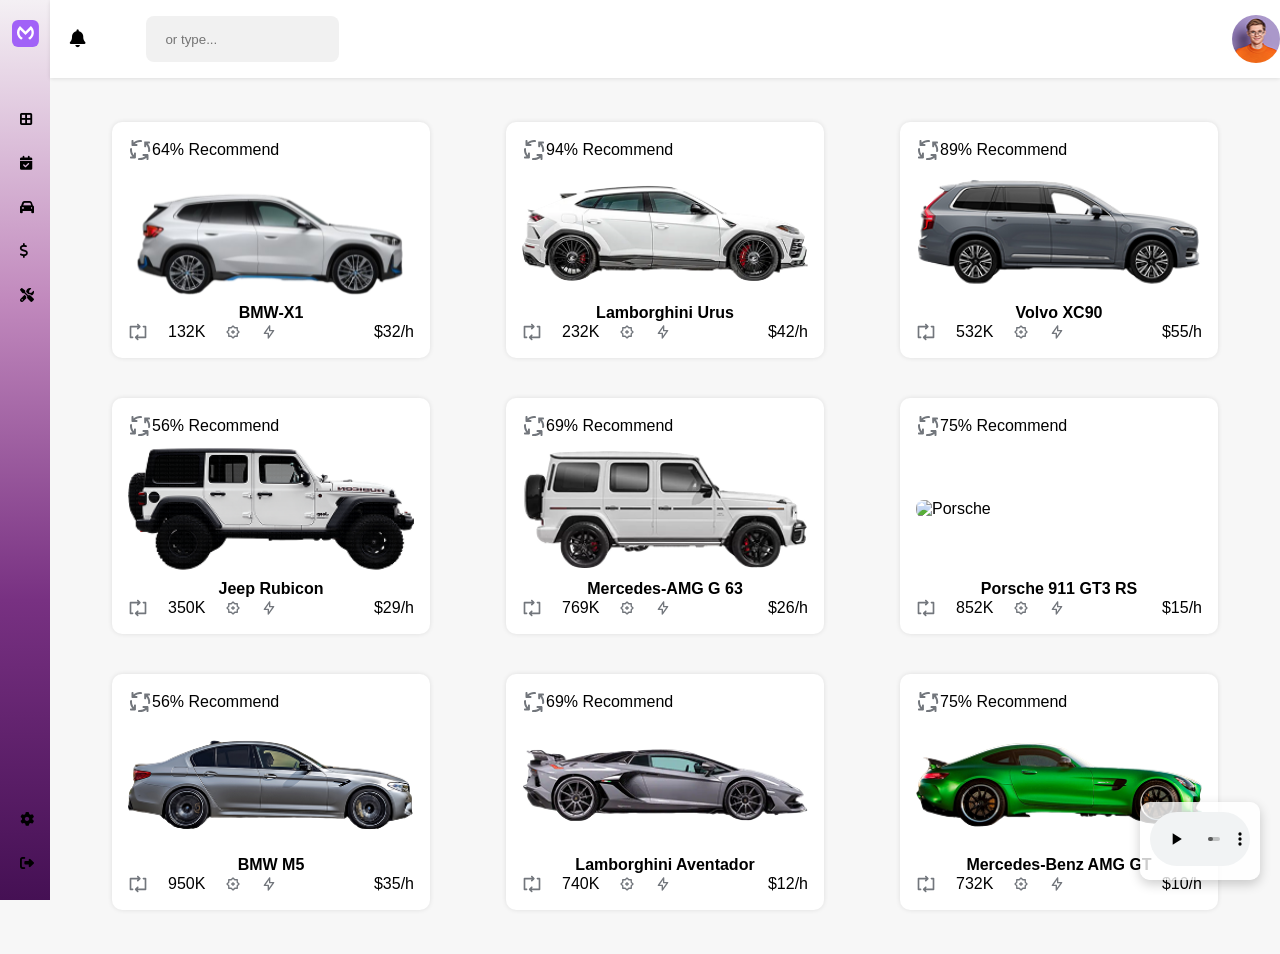
==== SRC/Booking.html @ 50e2409f "feat(UI): :sparkles: Se modifica el html con nuevas adiciones y haciendo uso del href" ====
<!DOCTYPE html>
<html lang="en">

<head>
    <meta charset="UTF-8" />
    <meta name="viewport" content="width=device-width, initial-scale=1.0" />
    <title>Caradver</title>
    <link rel="stylesheet" href="/CSS/Booking.css">
    <link rel="stylesheet" href="https://cdnjs.cloudflare.com/ajax/libs/font-awesome/6.4.0/css/all.min.css">

</head>

<body>
    <div class="layout">
        <aside class="sidebar">
            <div class="logo">
                <img src="/img/siderbar/logo.svg" alt="Logo">
                <span>caradver</span>
            </div>

            <div class="menu">
                <button><i class="fas fa-border-all"></i> <span>Dashboard</span></button>
                <button><i class="fas fa-calendar-check"></i> <span>Assets</span></button>
                <button><i class="fas fa-car"></i> <span>Booking</span></button>
                <button><i class="fas fa-dollar-sign"></i> <span>Sell Cars</span></button>
                <button><i class="fas fa-tools"></i> <span>Services</span></button>
            </div>

            <div class="footer">
                <button><i class="fas fa-cog"></i> <span>Settings</span></button>
                <button><i class="fas fa-sign-out-alt"></i> <span>Log out</span></button>
            </div>
        </aside>

        <div class="main-content">
            <header class="topbar">
                <div class="topbar-container">
                    <div class="topbar-left">
                        <i class="fas fa-bell notification"></i>
                        <div class="search-bar">
                            <input type="text" placeholder="  or type..." />
                        </div>
                    </div>
                    <button class="profile-btn" onclick="location.href='#perfil'"></button>
                </div>
            </header>
            <section class="cars">
                <div onclick="location.href='inserta la ref'" class="car-card">
                    <p class="title-car"> <img class="img-title" src="/img/car-cards/ICON/shared.svg" alt="">64%
                        Recommend</p>
                     <img src="/img/car-cards/BMW-X1.svg" alt="BMW-X1.svg">
                      <div class="car-info">
                        <span><strong>BMW-X1</strong></span><br>
                        <div class="car-meta">
                            <span class="car-left">
                                <img src="/img/car-cards/ICON/icon.svg" alt="icon">132K <img src="/img/car-cards/ICON/settings.svg" alt="icon"><img src="/img/car-cards/ICON/rayo.svg" alt="icon"> 
                            </span>
                            <span class="precio">$32/h</span>
                        </div>
                    </div>
                </div>

                  <div onclick="location.href='inserta la ref'" class="car-card">
                    <p class="title-car"> <img class="img-title" src="/img/car-cards/ICON/shared.svg" alt="">94%
                        Recommend</p>
                    <img src="/img/car-cards/Lamborghini Urus.png" alt="Lamborghini Urus.png">
                    <div class="car-info">
                        <span><strong>Lamborghini Urus</strong></span><br>
                        <div class="car-meta">
                            <span class="car-left">
                                <img src="/img/car-cards/ICON/icon.svg" alt="icon">232K <img src="/img/car-cards/ICON/settings.svg" alt="icon"><img src="/img/car-cards/ICON/rayo.svg" alt="icon"> 
                            </span>
                            <span class="precio">$42/h</span>
                        </div>
                    </div>
                </div>

                <div onclick="location.href='inserta la ref'" class="car-card">
                    <p class="title-car"> <img class="img-title" src="/img/car-cards/ICON/shared.svg" alt="">89%
                        Recommend</p>
                    <img src="/img/car-cards/Volvo XC90.png" alt="Volvo XC90.png">
                    <div class="car-info">
                        <span><strong>Volvo XC90</strong></span><br>
                        <div class="car-meta">
                            <span class="car-left">
                                <img src="/img/car-cards/ICON/icon.svg" alt="icon">532K <img src="/img/car-cards/ICON/settings.svg" alt="icon"><img src="/img/car-cards/ICON/rayo.svg" alt="icon"> 
                            </span>
                            <span class="precio">$55/h</span>
                        </div>
                    </div>
                </div>

                <div onclick="location.href='inserta la ref'" class="car-card">
                    <p class="title-car"> <img class="img-title" src="/img/car-cards/ICON/shared.svg" alt="">56%
                        Recommend</p>
                    <img src="/img/car-cards/Jeep Rubicon.png" alt="Jeep Rubicon">
                    <div class="car-info">
                        <span><strong>Jeep Rubicon</strong></span><br>
                        <div class="car-meta">
                            <span class="car-left">
                                <img src="/img/car-cards/ICON/icon.svg" alt="icon">350K <img src="/img/car-cards/ICON/settings.svg" alt="icon"><img src="/img/car-cards/ICON/rayo.svg" alt="icon"> 
                            </span>
                            <span class="precio">$29/h</span>
                        </div>
                    </div>
                </div>

                <div onclick="location.href='inserta la ref'" class="car-card">
                    <p class="title-car"> <img class="img-title" src="/img/car-cards/ICON/shared.svg" alt="">69%
                        Recommend</p>
                    <img src="/img/car-cards/Mercedes-Benz AMG G 63.png" alt="Mercedes AMG G 63">
                    <div class="car-info">
                        <span><strong>Mercedes-AMG G 63</strong></span><br>
                        <div class="car-meta">
                            <span class="car-left">
                                <img src="/img/car-cards/ICON/icon.svg" alt="icon">769K <img src="/img/car-cards/ICON/settings.svg" alt="icon"><img src="/img/car-cards/ICON/rayo.svg" alt="icon"> 
                            </span>
                            <span class="precio">$26/h</span>
                        </div>
                    </div>
                </div>

                <div onclick="location.href='inserta la ref'" class="car-card">
                    <p class="title-car"> <img class="img-title" src="/img/car-cards/ICON/shared.svg" alt="">75%
                        Recommend</p>
                    <img src="/img/car-cards/Porsche 911" alt="Porsche">
                    <div class="car-info">
                        <span><strong>Porsche 911 GT3 RS</strong></span><br>
                        <div class="car-meta">
                            <span class="car-left">
                                <img src="/img/car-cards/ICON/icon.svg" alt="icon">852K <img src="/img/car-cards/ICON/settings.svg" alt="icon"><img src="/img/car-cards/ICON/rayo.svg" alt="icon"> 
                            </span>
                            <span class="precio">$15/h</span>
                        </div>
                    </div>
                </div>

                <div onclick="location.href='inserta la ref'" class="car-card">
                    <p class="title-car"> <img class="img-title" src="/img/car-cards/ICON/shared.svg" alt="">56%
                        Recommend</p>
                    <img src="/img/car-cards/BMW-M5.png" alt="BMW">
                    <div class="car-info">
                        <span><strong>BMW M5</strong></span><br>
                        <div class="car-meta">
                            <span class="car-left">
                                <img src="/img/car-cards/ICON/icon.svg" alt="icon">950K <img src="/img/car-cards/ICON/settings.svg" alt="icon"><img src="/img/car-cards/ICON/rayo.svg" alt="icon"> 
                            </span>
                            <span class="precio">$35/h</span>
                        </div>
                    </div>
                </div>

                <div onclick="location.href='inserta la ref'" class="car-card">
                    <p class="title-car"> <img class="img-title" src="/img/car-cards/ICON/shared.svg" alt="">69%
                        Recommend</p>
                    <img src="/img/car-cards/Lamborghini Aventador.png" alt="Lamborghini">
                    <div class="car-info">
                        <span><strong>Lamborghini Aventador</strong></span><br>
                        <div class="car-meta">
                            <span class="car-left">
                                <img src="/img/car-cards/ICON/icon.svg" alt="icon">740K <img src="/img/car-cards/ICON/settings.svg" alt="icon"><img src="/img/car-cards/ICON/rayo.svg" alt="icon"> 
                            </span>
                            <span class="precio">$12/h</span>
                        </div>
                    </div>
                </div>

                <div onclick="location.href='inserta la ref'" class="car-card">
                    <p class="title-car"> <img class="img-title" src="/img/car-cards/ICON/shared.svg" alt="">75%
                        Recommend</p>
                    <img src="/img/car-cards/Mercedes Benz.png" alt="Mercedes-Benz AMG GT">
                    <div class="car-info">
                        <span><strong>Mercedes-Benz AMG GT</strong></span><br>
                        <div class="car-meta">
                            <span class="car-left">
                                <img src="/img/car-cards/ICON/icon.svg" alt="icon">732K <img src="/img/car-cards/ICON/settings.svg" alt="icon"><img src="/img/car-cards/ICON/rayo.svg" alt="icon"> 
                            </span>
                            <span class="precio">$10/h</span>
                        </div>
                    </div>
                </div>
                </div>
            </section>
        </div>
    </div>
    <div class="music-player">
        <audio autoplay controls loop>
            <source src="/Sounds/Yofukashi no Uta Season 2 Opening Full _ Mirage - Sub. Español ♡.mp3"
                type="audio/mp3" />
            Tu navegador no soporta audio HTML5.
        </audio>
    </div>
</body>

</html>
---- CSS/Booking.css ----
:root {
     --sidebar-collapsed: 50px;
     --sidebar-expanded: 248px;
     --button-height: 34px;
     --sidebar-padding-top: 35px;
     --sidebar-footer-gap: 579px;
     --sidebar-footer-spacing: 24px;
     --sidebar-content-width: 174px;
     --topbar-height: 78px;
     --topbar-container-width: 1029.2px;
     --card-width: 318px;
     --card-height: 236px;
 }

 * {
     margin: 0;
     padding: 0;
     box-sizing: border-box;
 }

 body {
     font-family: sans-serif;
     background: #f7f7f7;
     width: auto;
     height: auto;
 }

 .layout {
     display: flex;
 }

 .sidebar {
     position: fixed;
     left: 0;
     top: 0;
     height: 100vh;
     width: var(--sidebar-collapsed);
     background: linear-gradient(to bottom, #f4f0f4, #c189bd, #783182, #451054);
     overflow: hidden;
     transition: width 0.3s ease;
     display: flex;
     flex-direction: column;
     align-items: center;
     z-index: 10;
 }

 .sidebar:hover {
     width: var(--sidebar-expanded);
 }

 .sidebar .logo {
     display: flex;
     align-items: center;
     padding: 20px;
     width: 100%;
 }

 .sidebar .logo img {
     width: 30px;
 }

 .sidebar .logo span {
     margin-left: 10px;
     font-weight: bold;
 }

 .sidebar:not(:hover) .logo {
     justify-content: center;
 }

 .sidebar:hover .logo {
     justify-content: flex-start;
 }

 .sidebar button {
     height: var(--button-height);
     display: flex;
     align-items: center;
     gap: 10px;
     border: none;
     background: transparent;
     font-size: 14px;
     cursor: pointer;
     padding-left: 10px;
     transition: box-shadow 0.2s;
 }

 .sidebar button:hover {
     box-shadow: 0 2px 6px rgba(0, 0, 0, 0.1);
 }

 .sidebar:hover~.main-content {
     margin-left: var(--sidebar-expanded);
     width: calc(100% - var(--sidebar-expanded));
 }

 .sidebar button {
     white-space: nowrap;
     overflow: hidden;
     margin-left: 10px;
     text-overflow: ellipsis;
     transition: all 0.3s ease;
     justify-content: flex-start;
 }

 .sidebar {
     width: var(--sidebar-collapsed);
 }

 .sidebar .logo span,
 .sidebar button span {
     display: none;
 }

 .sidebar:hover .logo span,
 .sidebar:hover button span {
     display: inline;
 }

 .menu,
 .footer {
     width: var(--sidebar-content-width);
     display: flex;
     flex-direction: column;
     gap: 10px;
     margin-left: auto;
     margin-right: auto;
 }

 .menu {
     margin-top: var(--sidebar-padding-top);
 }

 .footer {
     margin-top: auto;
     margin-bottom: 20px;
 }

 .main-content {
     margin-left: var(--sidebar-collapsed);
     width: calc(100% - var(--sidebar-collapsed));
     transition: margin-left 0.3s ease;
 }

 header.topbar {
     height: var(--topbar-height);
     background: white;
     display: flex;
     align-items: center;
     justify-content: space-between;
     box-shadow: 0 1px 4px rgba(0, 0, 0, 0.1);
     position: sticky;
     top: 0;
     z-index: 100;
 }

 .topbar-container {
     width: var(--topbar-container-width);
     /* 1029.2px */
     display: flex;
     flex: 1;
     justify-content: space-between;
     align-items: center;
 }

 .topbar-left {
     display: flex;
     align-items: center;
     gap: 16px;
     margin-left: 20px;
 }

 @media (max-width: 768px) {
     .topbar-container {
         flex-direction: row;
         align-items: center;
     }

     .topbar-left {
         flex-direction: row;
         align-items: center;
         gap: 8px;
     }

     .profile-btn {
         align-self: flex-end;
         margin-top: 10px;
     }
 }

 .topbar-left .notification {
     font-size: 18px;
 }

 .search-bar {
     width: 100%;
     max-width: 358px;
     height: 46px;
     border-radius: 8px;
     background: #f1f1f1;
     display: flex;
     align-items: center;
     padding: 0 12px;
     margin-left: 44px;
 }

 .search-bar input {
     border: none;
     outline: none;
     background: transparent;
     width: 100%;
 }

 .profile-btn {
     width: 48px;
     height: 48px;
     border-radius: 50%;
     background: url("/img/top/profile.png") center/cover;
     border: none;
     cursor: pointer;
 }




 .cars {
     display: grid;
     grid-template-columns: repeat(3, 1fr);
     gap: 40px;
     padding: 44px;
     justify-items: center;
 }


 .car-card {
     width: clamp(318px, 22vw, 420px);
     height: clamp(236px, 16vw, 300px);
     background: white;
     border-radius: 10px;
     padding: 1em;
     display: flex;
     flex-direction: column;
     justify-content: space-between;
     transition: box-shadow 0.3s, transform 0.3s;
     box-shadow: 0 0 5px rgba(0, 0, 0, 0.1);
 }



 .car-card:hover {
     box-shadow: 0 0 12px rgba(0, 0, 0, 0.2);
     transform: translateY(-3px);
 }


 .car-card img {

     border-radius: 8px;
     object-fit: cover;
 }


 @media (max-width: 950px) {
     .cars {
         grid-template-columns: repeat(auto-fit, minmax(260px, 1fr));
     }
 }

 .car-card .car-info {
     flex-direction: column;
     align-items: center;
     text-align: center;
     gap: 10px;
 }

 .music-player {
     position: fixed;
     bottom: 20px;
     right: 20px;
     background: rgba(255, 255, 255, 0.8);
     border-radius: 10px;
     padding: 10px;
     box-shadow: 0 4px 12px rgba(0, 0, 0, 0.2);
 }

 .music-player audio {
     width: 100px;
 }

.precio{
    display: flex;
    flex-direction: row;
    align-items: center;
    gap: 10px;
    
}

.title-car{
    display: flex;
    flex-direction: row;
    align-items: center;
    justify-content: flex-start;
}
.car-left{
    display: flex;
    flex-direction: row;
    align-items: center ;
    justify-content: flex-start;
    gap: 20px;
   
}
.car-meta{
    display: flex;
    flex-direction: row;
    justify-content: space-between;
    align-items: center;
}
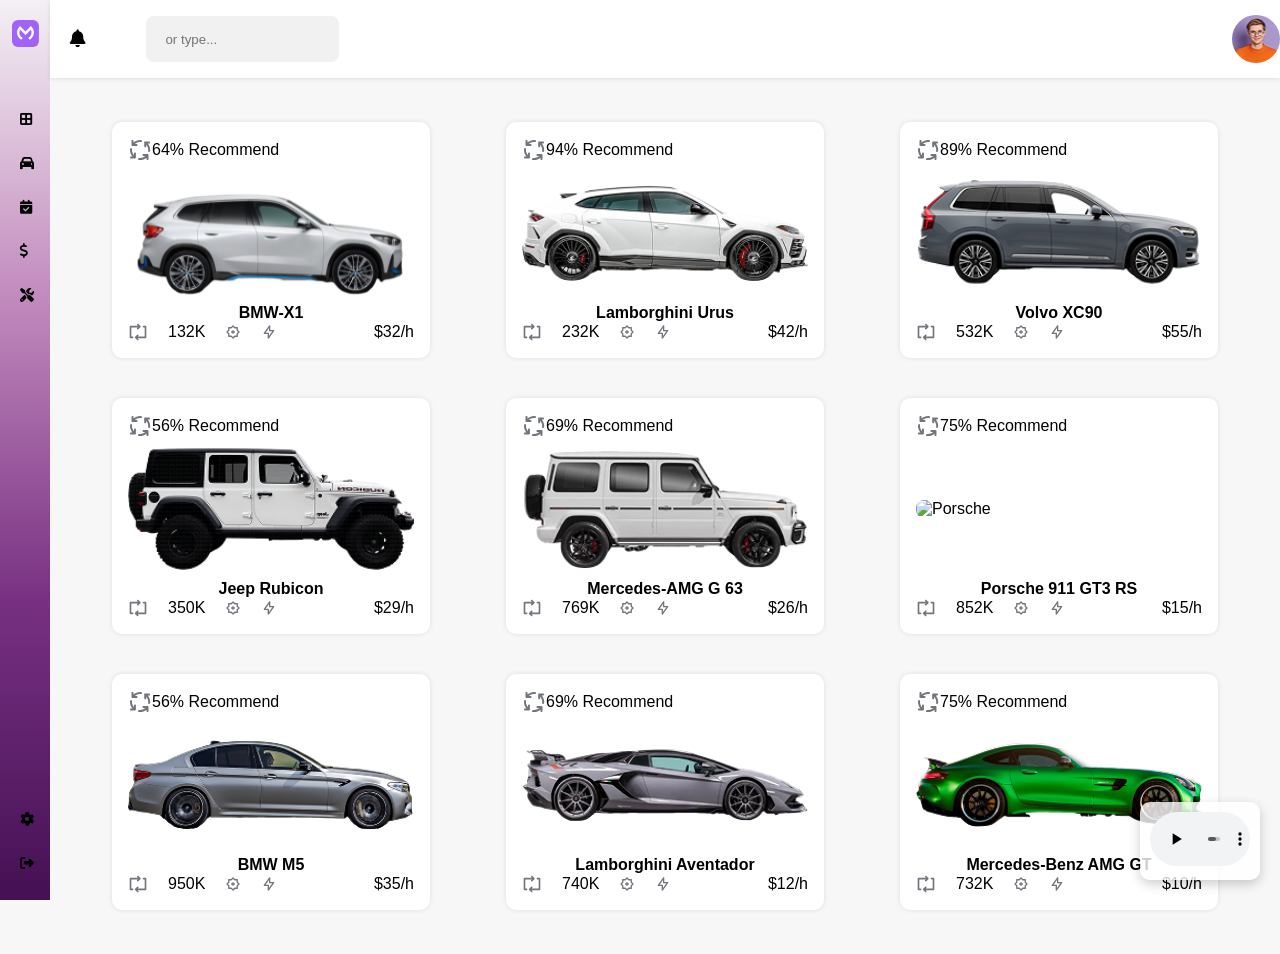
==== commit cfb50342: ":art: Se verifican y modifcan href" ====
--- a/SRC/Booking.html
+++ b/SRC/Booking.html
@@ -17,20 +17,20 @@
                 <img src="/img/siderbar/logo.svg" alt="Logo">
                 <span>caradver</span>
             </div>
-
+            
             <div class="menu">
-                <button><i class="fas fa-border-all"></i> <span>Dashboard</span></button>
-                <button><i class="fas fa-calendar-check"></i> <span>Assets</span></button>
-                <button><i class="fas fa-car"></i> <span>Booking</span></button>
-                <button><i class="fas fa-dollar-sign"></i> <span>Sell Cars</span></button>
-                <button><i class="fas fa-tools"></i> <span>Services</span></button>
+                <button onclick="location.href='main.html'"><i class="fas fa-border-all"></i> <span>Dashboard</span></button>
+                <button onclick="location.href='assets.html'"><i class="fas fa-car"></i> <span>Assets</span></button>
+                <button onclick="location.href='Booking.html'"><i class="fas fa-calendar-check"></i> <span>Booking</span></button>
+                <button onclick="location.href='sell-cars.html'"><i class="fas fa-dollar-sign"></i> <span>Sell Cars</span></button>
+                <button onclick="location.href='services.html'"><i class="fas fa-tools"></i> <span>Services</span></button>
             </div>
-
+            
             <div class="footer">
-                <button><i class="fas fa-cog"></i> <span>Settings</span></button>
-                <button><i class="fas fa-sign-out-alt"></i> <span>Log out</span></button>
+                <button onclick="location.href='settings.html'"><i class="fas fa-cog"></i> <span>Settings</span></button>
+                <button onclick="location.href='sign in.html'"><i class="fas fa-sign-out-alt"></i> <span>Log out</span></button>
             </div>
-        </aside>
+            </aside>
 
         <div class="main-content">
             <header class="topbar">
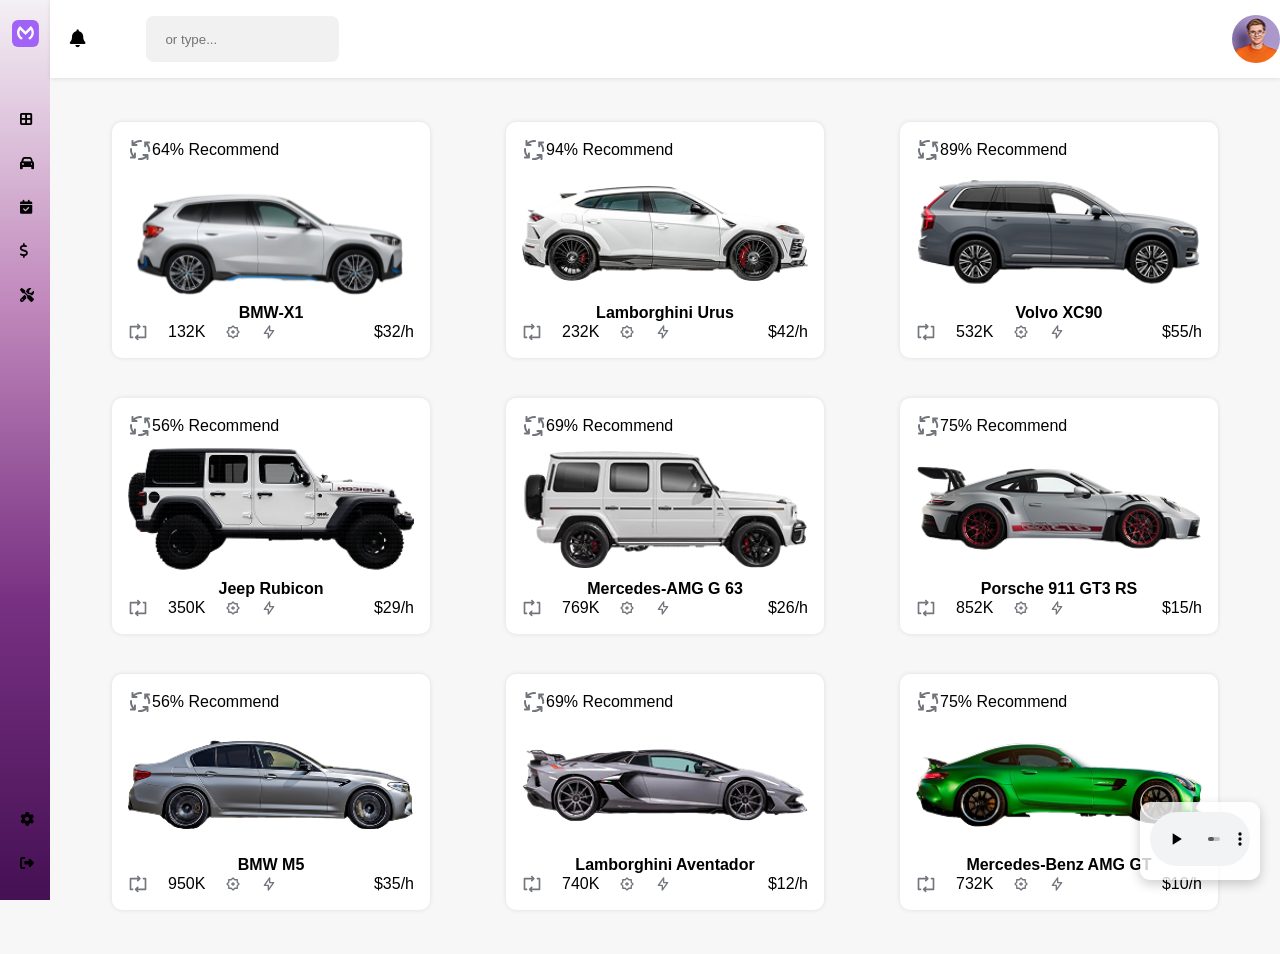
==== commit dc4c15f9: "feat(UI): :sparkles: Se agregan href y otros diseños" ====
--- a/SRC/Booking.html
+++ b/SRC/Booking.html
@@ -17,20 +17,34 @@
                 <img src="/img/siderbar/logo.svg" alt="Logo">
                 <span>caradver</span>
             </div>
-            
+
             <div class="menu">
-                <button onclick="location.href='main.html'"><i class="fas fa-border-all"></i> <span>Dashboard</span></button>
-                <button onclick="location.href='assets.html'"><i class="fas fa-car"></i> <span>Assets</span></button>
-                <button onclick="location.href='Booking.html'"><i class="fas fa-calendar-check"></i> <span>Booking</span></button>
-                <button onclick="location.href='sell-cars.html'"><i class="fas fa-dollar-sign"></i> <span>Sell Cars</span></button>
-                <button onclick="location.href='services.html'"><i class="fas fa-tools"></i> <span>Services</span></button>
+                <button onclick="location.href='main.html'">
+                    <i class="fas fa-border-all"></i> <span>Dashboard</span>
+                </button>
+                <button onclick="location.href='assets.html'">
+                    <i class="fas fa-car"></i> <span>Assets</span>
+                </button>
+                <button onclick="location.href='Booking.html'">
+                    <i class="fas fa-calendar-check"></i> <span>Booking</span>
+                </button>
+                <button onclick="location.href='sellcars.html'">
+                    <i class="fas fa-dollar-sign"></i> <span>Sell Cars</span>
+                </button>
+                <button onclick="location.href='service.html'">
+                    <i class="fas fa-tools"></i> <span>Services</span>
+                </button>
             </div>
-            
+
             <div class="footer">
-                <button onclick="location.href='settings.html'"><i class="fas fa-cog"></i> <span>Settings</span></button>
-                <button onclick="location.href='sign in.html'"><i class="fas fa-sign-out-alt"></i> <span>Log out</span></button>
+                <button onclick="location.href='settings.html'">
+                    <i class="fas fa-cog"></i> <span>Settings</span>
+                </button>
+                <button onclick="location.href='sign in.html'">
+                    <i class="fas fa-sign-out-alt"></i> <span>Log out</span>
+                </button>
             </div>
-            </aside>
+        </aside>
 
         <div class="main-content">
             <header class="topbar">
@@ -48,19 +62,21 @@
                 <div onclick="location.href='inserta la ref'" class="car-card">
                     <p class="title-car"> <img class="img-title" src="/img/car-cards/ICON/shared.svg" alt="">64%
                         Recommend</p>
-                     <img src="/img/car-cards/BMW-X1.svg" alt="BMW-X1.svg">
-                      <div class="car-info">
+                    <img src="/img/car-cards/BMW-X1.svg" alt="BMW-X1.svg">
+                    <div class="car-info">
                         <span><strong>BMW-X1</strong></span><br>
                         <div class="car-meta">
                             <span class="car-left">
-                                <img src="/img/car-cards/ICON/icon.svg" alt="icon">132K <img src="/img/car-cards/ICON/settings.svg" alt="icon"><img src="/img/car-cards/ICON/rayo.svg" alt="icon"> 
+                                <img src="/img/car-cards/ICON/icon.svg" alt="icon">132K <img
+                                    src="/img/car-cards/ICON/settings.svg" alt="icon"><img
+                                    src="/img/car-cards/ICON/rayo.svg" alt="icon">
                             </span>
                             <span class="precio">$32/h</span>
                         </div>
                     </div>
                 </div>
 
-                  <div onclick="location.href='inserta la ref'" class="car-card">
+                <div onclick="location.href='inserta la ref'" class="car-card">
                     <p class="title-car"> <img class="img-title" src="/img/car-cards/ICON/shared.svg" alt="">94%
                         Recommend</p>
                     <img src="/img/car-cards/Lamborghini Urus.png" alt="Lamborghini Urus.png">
@@ -68,7 +84,9 @@
                         <span><strong>Lamborghini Urus</strong></span><br>
                         <div class="car-meta">
                             <span class="car-left">
-                                <img src="/img/car-cards/ICON/icon.svg" alt="icon">232K <img src="/img/car-cards/ICON/settings.svg" alt="icon"><img src="/img/car-cards/ICON/rayo.svg" alt="icon"> 
+                                <img src="/img/car-cards/ICON/icon.svg" alt="icon">232K <img
+                                    src="/img/car-cards/ICON/settings.svg" alt="icon"><img
+                                    src="/img/car-cards/ICON/rayo.svg" alt="icon">
                             </span>
                             <span class="precio">$42/h</span>
                         </div>
@@ -83,7 +101,9 @@
                         <span><strong>Volvo XC90</strong></span><br>
                         <div class="car-meta">
                             <span class="car-left">
-                                <img src="/img/car-cards/ICON/icon.svg" alt="icon">532K <img src="/img/car-cards/ICON/settings.svg" alt="icon"><img src="/img/car-cards/ICON/rayo.svg" alt="icon"> 
+                                <img src="/img/car-cards/ICON/icon.svg" alt="icon">532K <img
+                                    src="/img/car-cards/ICON/settings.svg" alt="icon"><img
+                                    src="/img/car-cards/ICON/rayo.svg" alt="icon">
                             </span>
                             <span class="precio">$55/h</span>
                         </div>
@@ -98,7 +118,9 @@
                         <span><strong>Jeep Rubicon</strong></span><br>
                         <div class="car-meta">
                             <span class="car-left">
-                                <img src="/img/car-cards/ICON/icon.svg" alt="icon">350K <img src="/img/car-cards/ICON/settings.svg" alt="icon"><img src="/img/car-cards/ICON/rayo.svg" alt="icon"> 
+                                <img src="/img/car-cards/ICON/icon.svg" alt="icon">350K <img
+                                    src="/img/car-cards/ICON/settings.svg" alt="icon"><img
+                                    src="/img/car-cards/ICON/rayo.svg" alt="icon">
                             </span>
                             <span class="precio">$29/h</span>
                         </div>
@@ -113,7 +135,9 @@
                         <span><strong>Mercedes-AMG G 63</strong></span><br>
                         <div class="car-meta">
                             <span class="car-left">
-                                <img src="/img/car-cards/ICON/icon.svg" alt="icon">769K <img src="/img/car-cards/ICON/settings.svg" alt="icon"><img src="/img/car-cards/ICON/rayo.svg" alt="icon"> 
+                                <img src="/img/car-cards/ICON/icon.svg" alt="icon">769K <img
+                                    src="/img/car-cards/ICON/settings.svg" alt="icon"><img
+                                    src="/img/car-cards/ICON/rayo.svg" alt="icon">
                             </span>
                             <span class="precio">$26/h</span>
                         </div>
@@ -123,12 +147,14 @@
                 <div onclick="location.href='inserta la ref'" class="car-card">
                     <p class="title-car"> <img class="img-title" src="/img/car-cards/ICON/shared.svg" alt="">75%
                         Recommend</p>
-                    <img src="/img/car-cards/Porsche 911" alt="Porsche">
+                    <img src="/img/car-cards/Porsche 911.png" alt="Porsche">
                     <div class="car-info">
                         <span><strong>Porsche 911 GT3 RS</strong></span><br>
                         <div class="car-meta">
                             <span class="car-left">
-                                <img src="/img/car-cards/ICON/icon.svg" alt="icon">852K <img src="/img/car-cards/ICON/settings.svg" alt="icon"><img src="/img/car-cards/ICON/rayo.svg" alt="icon"> 
+                                <img src="/img/car-cards/ICON/icon.svg" alt="icon">852K <img
+                                    src="/img/car-cards/ICON/settings.svg" alt="icon"><img
+                                    src="/img/car-cards/ICON/rayo.svg" alt="icon">
                             </span>
                             <span class="precio">$15/h</span>
                         </div>
@@ -143,7 +169,9 @@
                         <span><strong>BMW M5</strong></span><br>
                         <div class="car-meta">
                             <span class="car-left">
-                                <img src="/img/car-cards/ICON/icon.svg" alt="icon">950K <img src="/img/car-cards/ICON/settings.svg" alt="icon"><img src="/img/car-cards/ICON/rayo.svg" alt="icon"> 
+                                <img src="/img/car-cards/ICON/icon.svg" alt="icon">950K <img
+                                    src="/img/car-cards/ICON/settings.svg" alt="icon"><img
+                                    src="/img/car-cards/ICON/rayo.svg" alt="icon">
                             </span>
                             <span class="precio">$35/h</span>
                         </div>
@@ -158,7 +186,9 @@
                         <span><strong>Lamborghini Aventador</strong></span><br>
                         <div class="car-meta">
                             <span class="car-left">
-                                <img src="/img/car-cards/ICON/icon.svg" alt="icon">740K <img src="/img/car-cards/ICON/settings.svg" alt="icon"><img src="/img/car-cards/ICON/rayo.svg" alt="icon"> 
+                                <img src="/img/car-cards/ICON/icon.svg" alt="icon">740K <img
+                                    src="/img/car-cards/ICON/settings.svg" alt="icon"><img
+                                    src="/img/car-cards/ICON/rayo.svg" alt="icon">
                             </span>
                             <span class="precio">$12/h</span>
                         </div>
@@ -173,15 +203,17 @@
                         <span><strong>Mercedes-Benz AMG GT</strong></span><br>
                         <div class="car-meta">
                             <span class="car-left">
-                                <img src="/img/car-cards/ICON/icon.svg" alt="icon">732K <img src="/img/car-cards/ICON/settings.svg" alt="icon"><img src="/img/car-cards/ICON/rayo.svg" alt="icon"> 
+                                <img src="/img/car-cards/ICON/icon.svg" alt="icon">732K <img
+                                    src="/img/car-cards/ICON/settings.svg" alt="icon"><img
+                                    src="/img/car-cards/ICON/rayo.svg" alt="icon">
                             </span>
                             <span class="precio">$10/h</span>
                         </div>
                     </div>
                 </div>
-                </div>
-            </section>
         </div>
+        </section>
+    </div>
     </div>
     <div class="music-player">
         <audio autoplay controls loop>
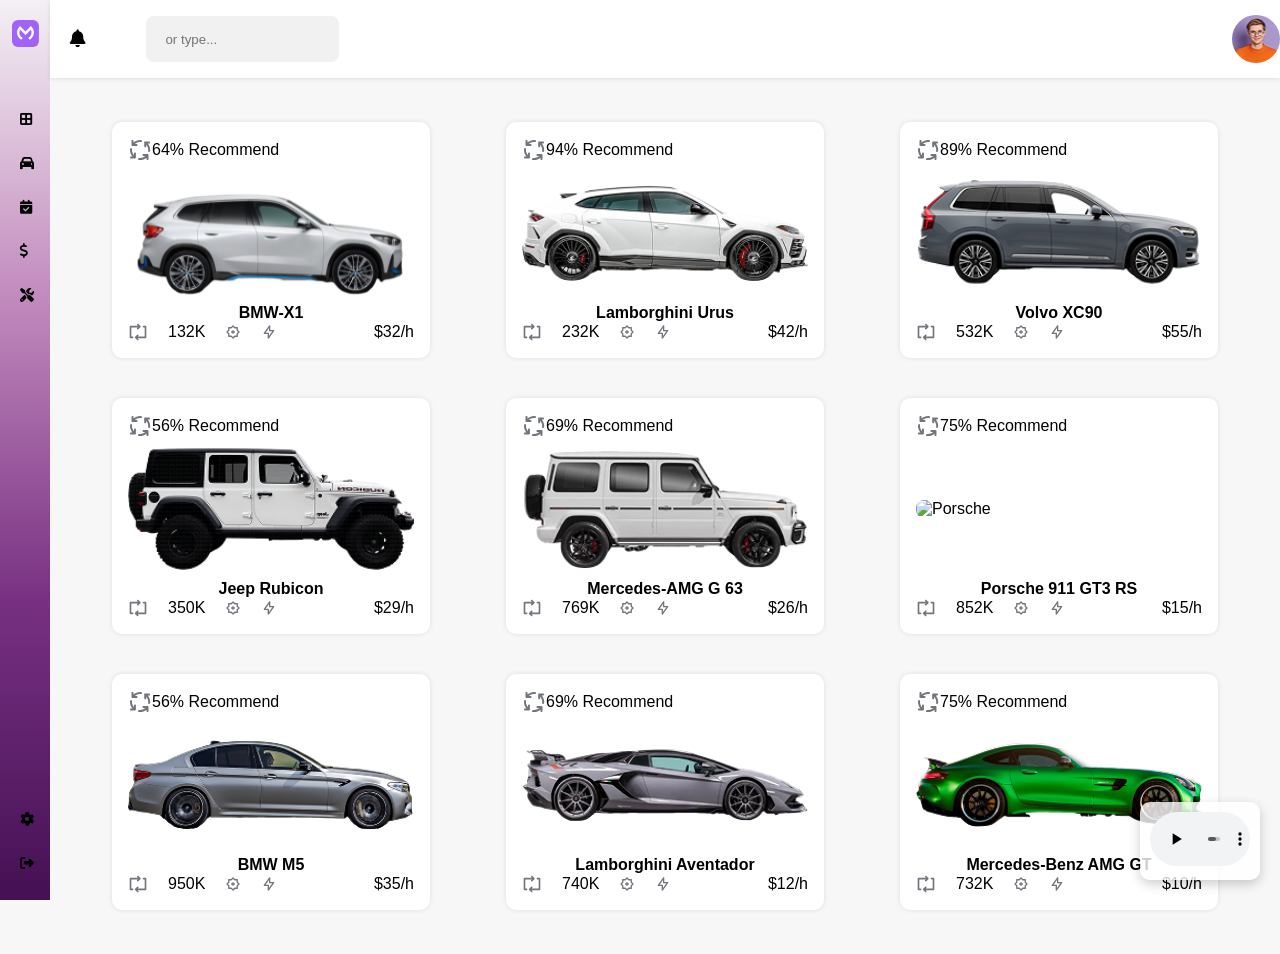
==== commit 499cdad8: "Merge pull request #36 from Tatii22/26-correcciones-finales :art: Se verifican y modifcan href" ====
--- a/SRC/Booking.html
+++ b/SRC/Booking.html
@@ -17,34 +17,20 @@
                 <img src="/img/siderbar/logo.svg" alt="Logo">
                 <span>caradver</span>
             </div>
-
+            
             <div class="menu">
-                <button onclick="location.href='main.html'">
-                    <i class="fas fa-border-all"></i> <span>Dashboard</span>
-                </button>
-                <button onclick="location.href='assets.html'">
-                    <i class="fas fa-car"></i> <span>Assets</span>
-                </button>
-                <button onclick="location.href='Booking.html'">
-                    <i class="fas fa-calendar-check"></i> <span>Booking</span>
-                </button>
-                <button onclick="location.href='sellcars.html'">
-                    <i class="fas fa-dollar-sign"></i> <span>Sell Cars</span>
-                </button>
-                <button onclick="location.href='service.html'">
-                    <i class="fas fa-tools"></i> <span>Services</span>
-                </button>
+                <button onclick="location.href='main.html'"><i class="fas fa-border-all"></i> <span>Dashboard</span></button>
+                <button onclick="location.href='assets.html'"><i class="fas fa-car"></i> <span>Assets</span></button>
+                <button onclick="location.href='Booking.html'"><i class="fas fa-calendar-check"></i> <span>Booking</span></button>
+                <button onclick="location.href='sell-cars.html'"><i class="fas fa-dollar-sign"></i> <span>Sell Cars</span></button>
+                <button onclick="location.href='services.html'"><i class="fas fa-tools"></i> <span>Services</span></button>
             </div>
-
+            
             <div class="footer">
-                <button onclick="location.href='settings.html'">
-                    <i class="fas fa-cog"></i> <span>Settings</span>
-                </button>
-                <button onclick="location.href='sign in.html'">
-                    <i class="fas fa-sign-out-alt"></i> <span>Log out</span>
-                </button>
+                <button onclick="location.href='settings.html'"><i class="fas fa-cog"></i> <span>Settings</span></button>
+                <button onclick="location.href='sign in.html'"><i class="fas fa-sign-out-alt"></i> <span>Log out</span></button>
             </div>
-        </aside>
+            </aside>
 
         <div class="main-content">
             <header class="topbar">
@@ -62,21 +48,19 @@
                 <div onclick="location.href='inserta la ref'" class="car-card">
                     <p class="title-car"> <img class="img-title" src="/img/car-cards/ICON/shared.svg" alt="">64%
                         Recommend</p>
-                    <img src="/img/car-cards/BMW-X1.svg" alt="BMW-X1.svg">
-                    <div class="car-info">
+                     <img src="/img/car-cards/BMW-X1.svg" alt="BMW-X1.svg">
+                      <div class="car-info">
                         <span><strong>BMW-X1</strong></span><br>
                         <div class="car-meta">
                             <span class="car-left">
-                                <img src="/img/car-cards/ICON/icon.svg" alt="icon">132K <img
-                                    src="/img/car-cards/ICON/settings.svg" alt="icon"><img
-                                    src="/img/car-cards/ICON/rayo.svg" alt="icon">
+                                <img src="/img/car-cards/ICON/icon.svg" alt="icon">132K <img src="/img/car-cards/ICON/settings.svg" alt="icon"><img src="/img/car-cards/ICON/rayo.svg" alt="icon"> 
                             </span>
                             <span class="precio">$32/h</span>
                         </div>
                     </div>
                 </div>
 
-                <div onclick="location.href='inserta la ref'" class="car-card">
+                  <div onclick="location.href='inserta la ref'" class="car-card">
                     <p class="title-car"> <img class="img-title" src="/img/car-cards/ICON/shared.svg" alt="">94%
                         Recommend</p>
                     <img src="/img/car-cards/Lamborghini Urus.png" alt="Lamborghini Urus.png">
@@ -84,9 +68,7 @@
                         <span><strong>Lamborghini Urus</strong></span><br>
                         <div class="car-meta">
                             <span class="car-left">
-                                <img src="/img/car-cards/ICON/icon.svg" alt="icon">232K <img
-                                    src="/img/car-cards/ICON/settings.svg" alt="icon"><img
-                                    src="/img/car-cards/ICON/rayo.svg" alt="icon">
+                                <img src="/img/car-cards/ICON/icon.svg" alt="icon">232K <img src="/img/car-cards/ICON/settings.svg" alt="icon"><img src="/img/car-cards/ICON/rayo.svg" alt="icon"> 
                             </span>
                             <span class="precio">$42/h</span>
                         </div>
@@ -101,9 +83,7 @@
                         <span><strong>Volvo XC90</strong></span><br>
                         <div class="car-meta">
                             <span class="car-left">
-                                <img src="/img/car-cards/ICON/icon.svg" alt="icon">532K <img
-                                    src="/img/car-cards/ICON/settings.svg" alt="icon"><img
-                                    src="/img/car-cards/ICON/rayo.svg" alt="icon">
+                                <img src="/img/car-cards/ICON/icon.svg" alt="icon">532K <img src="/img/car-cards/ICON/settings.svg" alt="icon"><img src="/img/car-cards/ICON/rayo.svg" alt="icon"> 
                             </span>
                             <span class="precio">$55/h</span>
                         </div>
@@ -118,9 +98,7 @@
                         <span><strong>Jeep Rubicon</strong></span><br>
                         <div class="car-meta">
                             <span class="car-left">
-                                <img src="/img/car-cards/ICON/icon.svg" alt="icon">350K <img
-                                    src="/img/car-cards/ICON/settings.svg" alt="icon"><img
-                                    src="/img/car-cards/ICON/rayo.svg" alt="icon">
+                                <img src="/img/car-cards/ICON/icon.svg" alt="icon">350K <img src="/img/car-cards/ICON/settings.svg" alt="icon"><img src="/img/car-cards/ICON/rayo.svg" alt="icon"> 
                             </span>
                             <span class="precio">$29/h</span>
                         </div>
@@ -135,9 +113,7 @@
                         <span><strong>Mercedes-AMG G 63</strong></span><br>
                         <div class="car-meta">
                             <span class="car-left">
-                                <img src="/img/car-cards/ICON/icon.svg" alt="icon">769K <img
-                                    src="/img/car-cards/ICON/settings.svg" alt="icon"><img
-                                    src="/img/car-cards/ICON/rayo.svg" alt="icon">
+                                <img src="/img/car-cards/ICON/icon.svg" alt="icon">769K <img src="/img/car-cards/ICON/settings.svg" alt="icon"><img src="/img/car-cards/ICON/rayo.svg" alt="icon"> 
                             </span>
                             <span class="precio">$26/h</span>
                         </div>
@@ -147,14 +123,12 @@
                 <div onclick="location.href='inserta la ref'" class="car-card">
                     <p class="title-car"> <img class="img-title" src="/img/car-cards/ICON/shared.svg" alt="">75%
                         Recommend</p>
-                    <img src="/img/car-cards/Porsche 911.png" alt="Porsche">
+                    <img src="/img/car-cards/Porsche 911" alt="Porsche">
                     <div class="car-info">
                         <span><strong>Porsche 911 GT3 RS</strong></span><br>
                         <div class="car-meta">
                             <span class="car-left">
-                                <img src="/img/car-cards/ICON/icon.svg" alt="icon">852K <img
-                                    src="/img/car-cards/ICON/settings.svg" alt="icon"><img
-                                    src="/img/car-cards/ICON/rayo.svg" alt="icon">
+                                <img src="/img/car-cards/ICON/icon.svg" alt="icon">852K <img src="/img/car-cards/ICON/settings.svg" alt="icon"><img src="/img/car-cards/ICON/rayo.svg" alt="icon"> 
                             </span>
                             <span class="precio">$15/h</span>
                         </div>
@@ -169,9 +143,7 @@
                         <span><strong>BMW M5</strong></span><br>
                         <div class="car-meta">
                             <span class="car-left">
-                                <img src="/img/car-cards/ICON/icon.svg" alt="icon">950K <img
-                                    src="/img/car-cards/ICON/settings.svg" alt="icon"><img
-                                    src="/img/car-cards/ICON/rayo.svg" alt="icon">
+                                <img src="/img/car-cards/ICON/icon.svg" alt="icon">950K <img src="/img/car-cards/ICON/settings.svg" alt="icon"><img src="/img/car-cards/ICON/rayo.svg" alt="icon"> 
                             </span>
                             <span class="precio">$35/h</span>
                         </div>
@@ -186,9 +158,7 @@
                         <span><strong>Lamborghini Aventador</strong></span><br>
                         <div class="car-meta">
                             <span class="car-left">
-                                <img src="/img/car-cards/ICON/icon.svg" alt="icon">740K <img
-                                    src="/img/car-cards/ICON/settings.svg" alt="icon"><img
-                                    src="/img/car-cards/ICON/rayo.svg" alt="icon">
+                                <img src="/img/car-cards/ICON/icon.svg" alt="icon">740K <img src="/img/car-cards/ICON/settings.svg" alt="icon"><img src="/img/car-cards/ICON/rayo.svg" alt="icon"> 
                             </span>
                             <span class="precio">$12/h</span>
                         </div>
@@ -203,17 +173,15 @@
                         <span><strong>Mercedes-Benz AMG GT</strong></span><br>
                         <div class="car-meta">
                             <span class="car-left">
-                                <img src="/img/car-cards/ICON/icon.svg" alt="icon">732K <img
-                                    src="/img/car-cards/ICON/settings.svg" alt="icon"><img
-                                    src="/img/car-cards/ICON/rayo.svg" alt="icon">
+                                <img src="/img/car-cards/ICON/icon.svg" alt="icon">732K <img src="/img/car-cards/ICON/settings.svg" alt="icon"><img src="/img/car-cards/ICON/rayo.svg" alt="icon"> 
                             </span>
                             <span class="precio">$10/h</span>
                         </div>
                     </div>
                 </div>
+                </div>
+            </section>
         </div>
-        </section>
-    </div>
     </div>
     <div class="music-player">
         <audio autoplay controls loop>
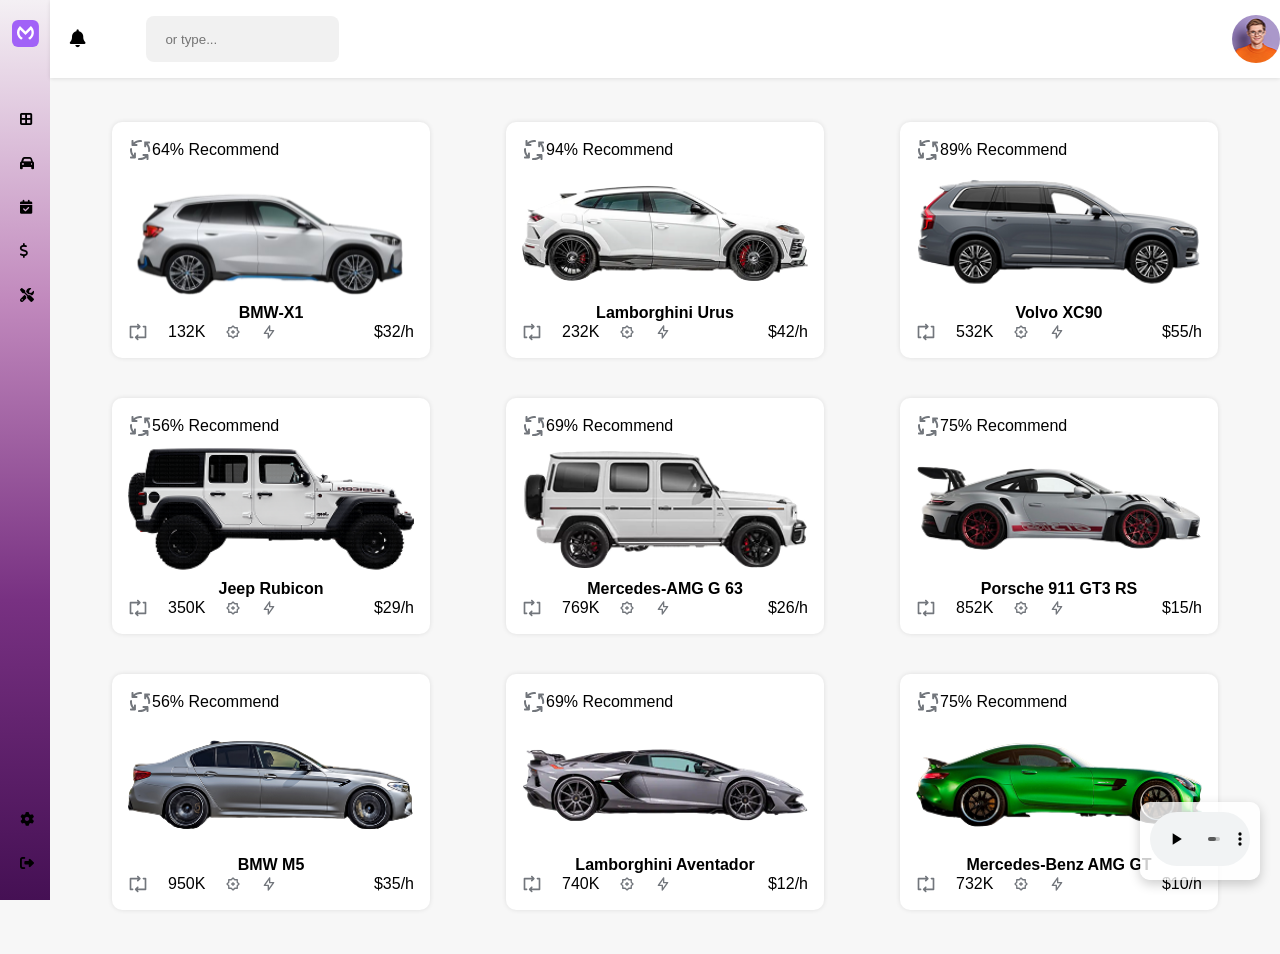
==== commit 6386f99d: "Merge remote-tracking branch 'origin/services-html'" ====
--- a/SRC/Booking.html
+++ b/SRC/Booking.html
@@ -19,16 +19,26 @@
             </div>
             
             <div class="menu">
-                <button onclick="location.href='main.html'"><i class="fas fa-border-all"></i> <span>Dashboard</span></button>
-                <button onclick="location.href='assets.html'"><i class="fas fa-car"></i> <span>Assets</span></button>
-                <button onclick="location.href='Booking.html'"><i class="fas fa-calendar-check"></i> <span>Booking</span></button>
-                <button onclick="location.href='sell-cars.html'"><i class="fas fa-dollar-sign"></i> <span>Sell Cars</span></button>
-                <button onclick="location.href='services.html'"><i class="fas fa-tools"></i> <span>Services</span></button>
+                <button onclick="location.href='main.html'">
+                    <i class="fas fa-border-all"></i> <span>Dashboard</span>
+                </button>
+                <button onclick="location.href='assets.html'">
+                    <i class="fas fa-car"></i> <span>Assets</span>
+                </button>
+                <button onclick="location.href='Booking.html'">
+                    <i class="fas fa-calendar-check"></i> <span>Booking</span>
+                </button>
+                <button onclick="location.href='sellcars.html'">
+                    <i class="fas fa-dollar-sign"></i> <span>Sell Cars</span>
+                </button>
+                <button onclick="location.href='service.html'">
+                    <i class="fas fa-tools"></i> <span>Services</span>
+                </button>
             </div>
             
             <div class="footer">
-                <button onclick="location.href='settings.html'"><i class="fas fa-cog"></i> <span>Settings</span></button>
-                <button onclick="location.href='sign in.html'"><i class="fas fa-sign-out-alt"></i> <span>Log out</span></button>
+                <button><i class="fas fa-cog"></i> <span>Settings</span></button>
+                <button><i class="fas fa-sign-out-alt"></i> <span>Log out</span></button>
             </div>
             </aside>
 
@@ -48,19 +58,21 @@
                 <div onclick="location.href='inserta la ref'" class="car-card">
                     <p class="title-car"> <img class="img-title" src="/img/car-cards/ICON/shared.svg" alt="">64%
                         Recommend</p>
-                     <img src="/img/car-cards/BMW-X1.svg" alt="BMW-X1.svg">
-                      <div class="car-info">
+                    <img src="/img/car-cards/BMW-X1.svg" alt="BMW-X1.svg">
+                    <div class="car-info">
                         <span><strong>BMW-X1</strong></span><br>
                         <div class="car-meta">
                             <span class="car-left">
-                                <img src="/img/car-cards/ICON/icon.svg" alt="icon">132K <img src="/img/car-cards/ICON/settings.svg" alt="icon"><img src="/img/car-cards/ICON/rayo.svg" alt="icon"> 
+                                <img src="/img/car-cards/ICON/icon.svg" alt="icon">132K <img
+                                    src="/img/car-cards/ICON/settings.svg" alt="icon"><img
+                                    src="/img/car-cards/ICON/rayo.svg" alt="icon">
                             </span>
                             <span class="precio">$32/h</span>
                         </div>
                     </div>
                 </div>
 
-                  <div onclick="location.href='inserta la ref'" class="car-card">
+                <div onclick="location.href='inserta la ref'" class="car-card">
                     <p class="title-car"> <img class="img-title" src="/img/car-cards/ICON/shared.svg" alt="">94%
                         Recommend</p>
                     <img src="/img/car-cards/Lamborghini Urus.png" alt="Lamborghini Urus.png">
@@ -68,7 +80,9 @@
                         <span><strong>Lamborghini Urus</strong></span><br>
                         <div class="car-meta">
                             <span class="car-left">
-                                <img src="/img/car-cards/ICON/icon.svg" alt="icon">232K <img src="/img/car-cards/ICON/settings.svg" alt="icon"><img src="/img/car-cards/ICON/rayo.svg" alt="icon"> 
+                                <img src="/img/car-cards/ICON/icon.svg" alt="icon">232K <img
+                                    src="/img/car-cards/ICON/settings.svg" alt="icon"><img
+                                    src="/img/car-cards/ICON/rayo.svg" alt="icon">
                             </span>
                             <span class="precio">$42/h</span>
                         </div>
@@ -83,7 +97,9 @@
                         <span><strong>Volvo XC90</strong></span><br>
                         <div class="car-meta">
                             <span class="car-left">
-                                <img src="/img/car-cards/ICON/icon.svg" alt="icon">532K <img src="/img/car-cards/ICON/settings.svg" alt="icon"><img src="/img/car-cards/ICON/rayo.svg" alt="icon"> 
+                                <img src="/img/car-cards/ICON/icon.svg" alt="icon">532K <img
+                                    src="/img/car-cards/ICON/settings.svg" alt="icon"><img
+                                    src="/img/car-cards/ICON/rayo.svg" alt="icon">
                             </span>
                             <span class="precio">$55/h</span>
                         </div>
@@ -98,7 +114,9 @@
                         <span><strong>Jeep Rubicon</strong></span><br>
                         <div class="car-meta">
                             <span class="car-left">
-                                <img src="/img/car-cards/ICON/icon.svg" alt="icon">350K <img src="/img/car-cards/ICON/settings.svg" alt="icon"><img src="/img/car-cards/ICON/rayo.svg" alt="icon"> 
+                                <img src="/img/car-cards/ICON/icon.svg" alt="icon">350K <img
+                                    src="/img/car-cards/ICON/settings.svg" alt="icon"><img
+                                    src="/img/car-cards/ICON/rayo.svg" alt="icon">
                             </span>
                             <span class="precio">$29/h</span>
                         </div>
@@ -113,7 +131,9 @@
                         <span><strong>Mercedes-AMG G 63</strong></span><br>
                         <div class="car-meta">
                             <span class="car-left">
-                                <img src="/img/car-cards/ICON/icon.svg" alt="icon">769K <img src="/img/car-cards/ICON/settings.svg" alt="icon"><img src="/img/car-cards/ICON/rayo.svg" alt="icon"> 
+                                <img src="/img/car-cards/ICON/icon.svg" alt="icon">769K <img
+                                    src="/img/car-cards/ICON/settings.svg" alt="icon"><img
+                                    src="/img/car-cards/ICON/rayo.svg" alt="icon">
                             </span>
                             <span class="precio">$26/h</span>
                         </div>
@@ -123,12 +143,14 @@
                 <div onclick="location.href='inserta la ref'" class="car-card">
                     <p class="title-car"> <img class="img-title" src="/img/car-cards/ICON/shared.svg" alt="">75%
                         Recommend</p>
-                    <img src="/img/car-cards/Porsche 911" alt="Porsche">
+                    <img src="/img/car-cards/Porsche 911.png" alt="Porsche">
                     <div class="car-info">
                         <span><strong>Porsche 911 GT3 RS</strong></span><br>
                         <div class="car-meta">
                             <span class="car-left">
-                                <img src="/img/car-cards/ICON/icon.svg" alt="icon">852K <img src="/img/car-cards/ICON/settings.svg" alt="icon"><img src="/img/car-cards/ICON/rayo.svg" alt="icon"> 
+                                <img src="/img/car-cards/ICON/icon.svg" alt="icon">852K <img
+                                    src="/img/car-cards/ICON/settings.svg" alt="icon"><img
+                                    src="/img/car-cards/ICON/rayo.svg" alt="icon">
                             </span>
                             <span class="precio">$15/h</span>
                         </div>
@@ -143,7 +165,9 @@
                         <span><strong>BMW M5</strong></span><br>
                         <div class="car-meta">
                             <span class="car-left">
-                                <img src="/img/car-cards/ICON/icon.svg" alt="icon">950K <img src="/img/car-cards/ICON/settings.svg" alt="icon"><img src="/img/car-cards/ICON/rayo.svg" alt="icon"> 
+                                <img src="/img/car-cards/ICON/icon.svg" alt="icon">950K <img
+                                    src="/img/car-cards/ICON/settings.svg" alt="icon"><img
+                                    src="/img/car-cards/ICON/rayo.svg" alt="icon">
                             </span>
                             <span class="precio">$35/h</span>
                         </div>
@@ -158,7 +182,9 @@
                         <span><strong>Lamborghini Aventador</strong></span><br>
                         <div class="car-meta">
                             <span class="car-left">
-                                <img src="/img/car-cards/ICON/icon.svg" alt="icon">740K <img src="/img/car-cards/ICON/settings.svg" alt="icon"><img src="/img/car-cards/ICON/rayo.svg" alt="icon"> 
+                                <img src="/img/car-cards/ICON/icon.svg" alt="icon">740K <img
+                                    src="/img/car-cards/ICON/settings.svg" alt="icon"><img
+                                    src="/img/car-cards/ICON/rayo.svg" alt="icon">
                             </span>
                             <span class="precio">$12/h</span>
                         </div>
@@ -173,15 +199,17 @@
                         <span><strong>Mercedes-Benz AMG GT</strong></span><br>
                         <div class="car-meta">
                             <span class="car-left">
-                                <img src="/img/car-cards/ICON/icon.svg" alt="icon">732K <img src="/img/car-cards/ICON/settings.svg" alt="icon"><img src="/img/car-cards/ICON/rayo.svg" alt="icon"> 
+                                <img src="/img/car-cards/ICON/icon.svg" alt="icon">732K <img
+                                    src="/img/car-cards/ICON/settings.svg" alt="icon"><img
+                                    src="/img/car-cards/ICON/rayo.svg" alt="icon">
                             </span>
                             <span class="precio">$10/h</span>
                         </div>
                     </div>
                 </div>
-                </div>
-            </section>
         </div>
+        </section>
+    </div>
     </div>
     <div class="music-player">
         <audio autoplay controls loop>
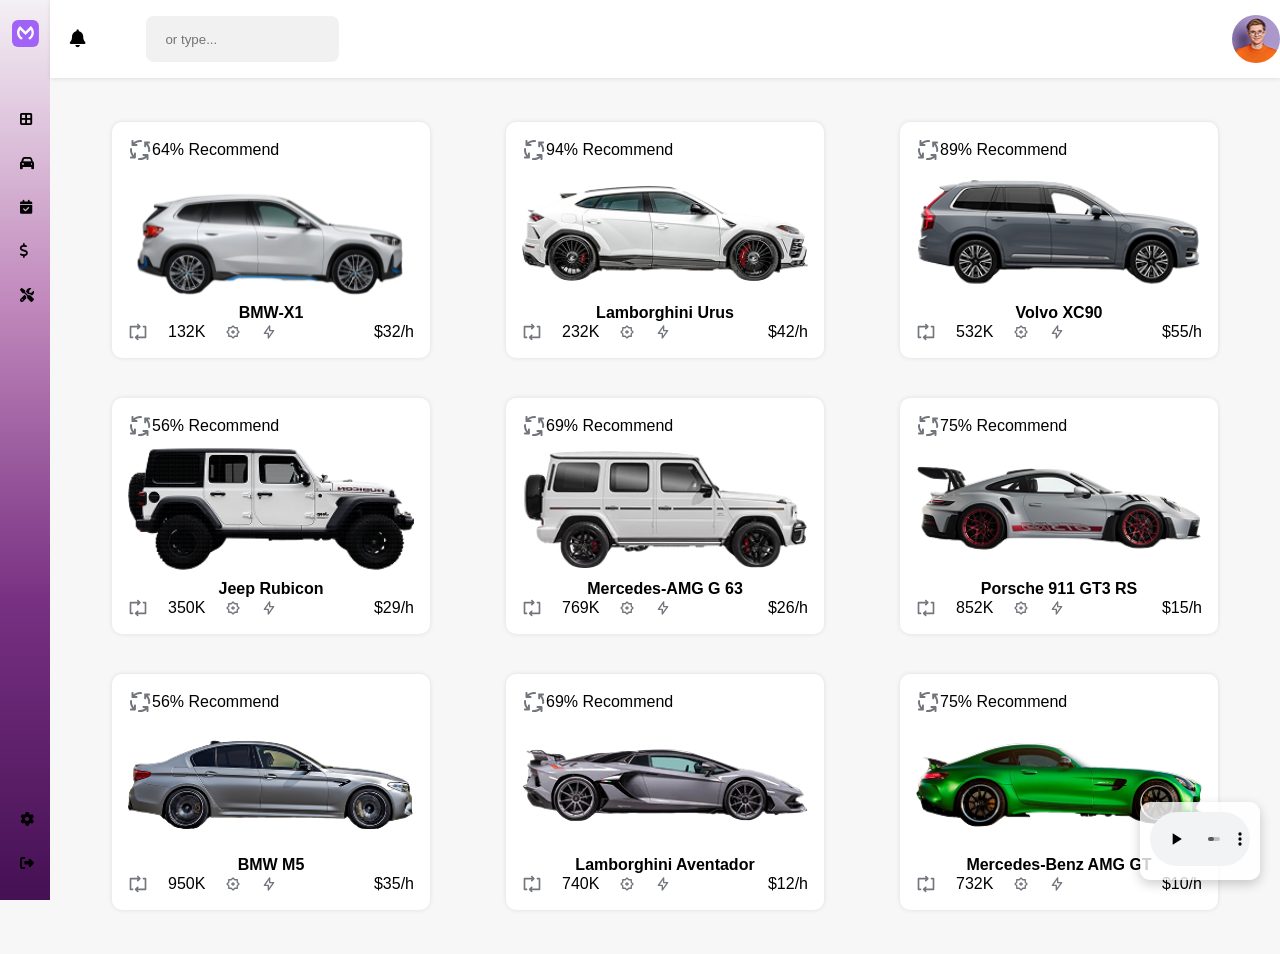
==== commit ae602389: "feat: Añadir nuevas páginas de Booking y Main" ====
--- a/SRC/Booking.html
+++ b/SRC/Booking.html
@@ -28,7 +28,7 @@
                 <button onclick="location.href='Booking.html'">
                     <i class="fas fa-calendar-check"></i> <span>Booking</span>
                 </button>
-                <button onclick="location.href='sellcars.html'">
+                <button onclick="location.href='sell-cars.html'">
                     <i class="fas fa-dollar-sign"></i> <span>Sell Cars</span>
                 </button>
                 <button onclick="location.href='service.html'">
@@ -55,7 +55,7 @@
                 </div>
             </header>
             <section class="cars">
-                <div onclick="location.href='inserta la ref'" class="car-card">
+                <div onclick="location.href='assets.html'" class="car-card">
                     <p class="title-car"> <img class="img-title" src="/img/car-cards/ICON/shared.svg" alt="">64%
                         Recommend</p>
                     <img src="/img/car-cards/BMW-X1.svg" alt="BMW-X1.svg">
@@ -72,7 +72,7 @@
                     </div>
                 </div>
 
-                <div onclick="location.href='inserta la ref'" class="car-card">
+                <div onclick="location.href='assets.html'" class="car-card">
                     <p class="title-car"> <img class="img-title" src="/img/car-cards/ICON/shared.svg" alt="">94%
                         Recommend</p>
                     <img src="/img/car-cards/Lamborghini Urus.png" alt="Lamborghini Urus.png">
@@ -89,7 +89,7 @@
                     </div>
                 </div>
 
-                <div onclick="location.href='inserta la ref'" class="car-card">
+                <div onclick="location.href='assets.html'" class="car-card">
                     <p class="title-car"> <img class="img-title" src="/img/car-cards/ICON/shared.svg" alt="">89%
                         Recommend</p>
                     <img src="/img/car-cards/Volvo XC90.png" alt="Volvo XC90.png">
@@ -106,7 +106,7 @@
                     </div>
                 </div>
 
-                <div onclick="location.href='inserta la ref'" class="car-card">
+                <div onclick="location.href='assets.html'" class="car-card">
                     <p class="title-car"> <img class="img-title" src="/img/car-cards/ICON/shared.svg" alt="">56%
                         Recommend</p>
                     <img src="/img/car-cards/Jeep Rubicon.png" alt="Jeep Rubicon">
@@ -123,7 +123,7 @@
                     </div>
                 </div>
 
-                <div onclick="location.href='inserta la ref'" class="car-card">
+                <div onclick="location.href='assets.html'" class="car-card">
                     <p class="title-car"> <img class="img-title" src="/img/car-cards/ICON/shared.svg" alt="">69%
                         Recommend</p>
                     <img src="/img/car-cards/Mercedes-Benz AMG G 63.png" alt="Mercedes AMG G 63">
@@ -140,7 +140,7 @@
                     </div>
                 </div>
 
-                <div onclick="location.href='inserta la ref'" class="car-card">
+                <div onclick="location.href='assets.html'" class="car-card">
                     <p class="title-car"> <img class="img-title" src="/img/car-cards/ICON/shared.svg" alt="">75%
                         Recommend</p>
                     <img src="/img/car-cards/Porsche 911.png" alt="Porsche">
@@ -157,7 +157,7 @@
                     </div>
                 </div>
 
-                <div onclick="location.href='inserta la ref'" class="car-card">
+                <div onclick="location.href='assets.html'" class="car-card">
                     <p class="title-car"> <img class="img-title" src="/img/car-cards/ICON/shared.svg" alt="">56%
                         Recommend</p>
                     <img src="/img/car-cards/BMW-M5.png" alt="BMW">
@@ -174,7 +174,7 @@
                     </div>
                 </div>
 
-                <div onclick="location.href='inserta la ref'" class="car-card">
+                <div onclick="location.href='assets.html'" class="car-card">
                     <p class="title-car"> <img class="img-title" src="/img/car-cards/ICON/shared.svg" alt="">69%
                         Recommend</p>
                     <img src="/img/car-cards/Lamborghini Aventador.png" alt="Lamborghini">
@@ -191,7 +191,7 @@
                     </div>
                 </div>
 
-                <div onclick="location.href='inserta la ref'" class="car-card">
+                <div onclick="location.href='assets.html'" class="car-card">
                     <p class="title-car"> <img class="img-title" src="/img/car-cards/ICON/shared.svg" alt="">75%
                         Recommend</p>
                     <img src="/img/car-cards/Mercedes Benz.png" alt="Mercedes-Benz AMG GT">
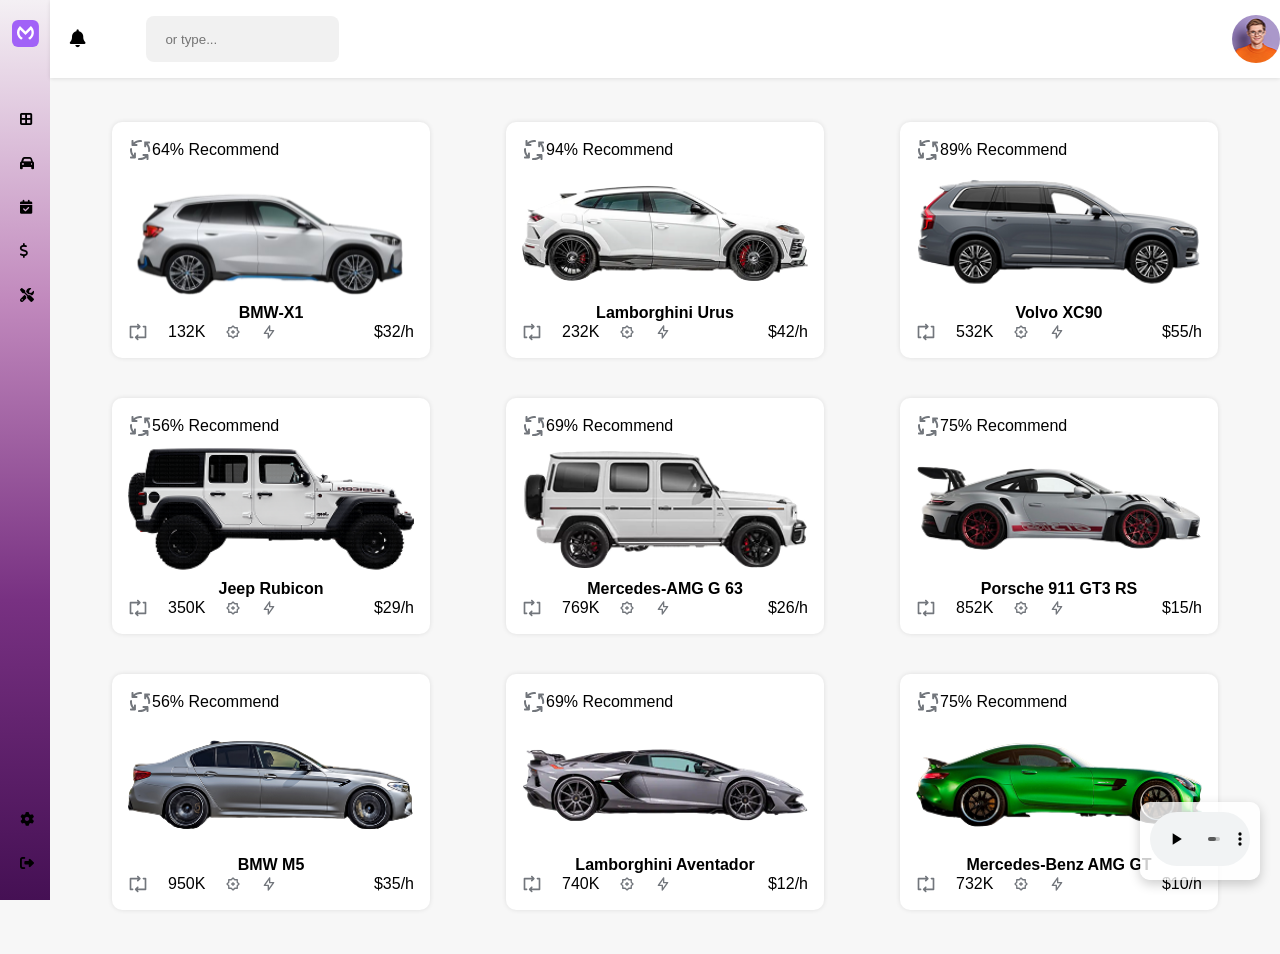
==== commit e3c8e153: "finish" ====
--- a/SRC/Booking.html
+++ b/SRC/Booking.html
@@ -5,7 +5,7 @@
     <meta charset="UTF-8" />
     <meta name="viewport" content="width=device-width, initial-scale=1.0" />
     <title>Caradver</title>
-    <link rel="stylesheet" href="/CSS/Booking.css">
+    <link rel="stylesheet" href="../CSS/Booking.css">
     <link rel="stylesheet" href="https://cdnjs.cloudflare.com/ajax/libs/font-awesome/6.4.0/css/all.min.css">
 
 </head>
@@ -14,7 +14,7 @@
     <div class="layout">
         <aside class="sidebar">
             <div class="logo">
-                <img src="/img/siderbar/logo.svg" alt="Logo">
+                <img src="../img/siderbar/logo.svg" alt="Logo">
                 <span>caradver</span>
             </div>
             
@@ -56,16 +56,16 @@
             </header>
             <section class="cars">
                 <div onclick="location.href='assets.html'" class="car-card">
-                    <p class="title-car"> <img class="img-title" src="/img/car-cards/ICON/shared.svg" alt="">64%
-                        Recommend</p>
-                    <img src="/img/car-cards/BMW-X1.svg" alt="BMW-X1.svg">
+                    <p class="title-car"> <img class="img-title" src="../img/car-cards/ICON/shared.svg" alt="">64%
+                        Recommend</p>
+                    <img src="../img/car-cards/BMW-X1.svg" alt="BMW-X1.svg">
                     <div class="car-info">
                         <span><strong>BMW-X1</strong></span><br>
                         <div class="car-meta">
                             <span class="car-left">
-                                <img src="/img/car-cards/ICON/icon.svg" alt="icon">132K <img
-                                    src="/img/car-cards/ICON/settings.svg" alt="icon"><img
-                                    src="/img/car-cards/ICON/rayo.svg" alt="icon">
+                                <img src="../img/car-cards/ICON/icon.svg" alt="icon">132K <img
+                                    src="../img/car-cards/ICON/settings.svg" alt="icon"><img
+                                    src="../img/car-cards/ICON/rayo.svg" alt="icon">
                             </span>
                             <span class="precio">$32/h</span>
                         </div>
@@ -73,16 +73,16 @@
                 </div>
 
                 <div onclick="location.href='assets.html'" class="car-card">
-                    <p class="title-car"> <img class="img-title" src="/img/car-cards/ICON/shared.svg" alt="">94%
-                        Recommend</p>
-                    <img src="/img/car-cards/Lamborghini Urus.png" alt="Lamborghini Urus.png">
+                    <p class="title-car"> <img class="img-title" src="../img/car-cards/ICON/shared.svg" alt="">94%
+                        Recommend</p>
+                    <img src="../img/car-cards/Lamborghini Urus.png" alt="Lamborghini Urus.png">
                     <div class="car-info">
                         <span><strong>Lamborghini Urus</strong></span><br>
                         <div class="car-meta">
                             <span class="car-left">
-                                <img src="/img/car-cards/ICON/icon.svg" alt="icon">232K <img
-                                    src="/img/car-cards/ICON/settings.svg" alt="icon"><img
-                                    src="/img/car-cards/ICON/rayo.svg" alt="icon">
+                                <img src="../img/car-cards/ICON/icon.svg" alt="icon">232K <img
+                                    src="../img/car-cards/ICON/settings.svg" alt="icon"><img
+                                    src="../img/car-cards/ICON/rayo.svg" alt="icon">
                             </span>
                             <span class="precio">$42/h</span>
                         </div>
@@ -90,16 +90,16 @@
                 </div>
 
                 <div onclick="location.href='assets.html'" class="car-card">
-                    <p class="title-car"> <img class="img-title" src="/img/car-cards/ICON/shared.svg" alt="">89%
-                        Recommend</p>
-                    <img src="/img/car-cards/Volvo XC90.png" alt="Volvo XC90.png">
+                    <p class="title-car"> <img class="img-title" src="../img/car-cards/ICON/shared.svg" alt="">89%
+                        Recommend</p>
+                    <img src="../img/car-cards/Volvo XC90.png" alt="Volvo XC90.png">
                     <div class="car-info">
                         <span><strong>Volvo XC90</strong></span><br>
                         <div class="car-meta">
                             <span class="car-left">
-                                <img src="/img/car-cards/ICON/icon.svg" alt="icon">532K <img
-                                    src="/img/car-cards/ICON/settings.svg" alt="icon"><img
-                                    src="/img/car-cards/ICON/rayo.svg" alt="icon">
+                                <img src="../img/car-cards/ICON/icon.svg" alt="icon">532K <img
+                                    src="../img/car-cards/ICON/settings.svg" alt="icon"><img
+                                    src="../img/car-cards/ICON/rayo.svg" alt="icon">
                             </span>
                             <span class="precio">$55/h</span>
                         </div>
@@ -107,16 +107,16 @@
                 </div>
 
                 <div onclick="location.href='assets.html'" class="car-card">
-                    <p class="title-car"> <img class="img-title" src="/img/car-cards/ICON/shared.svg" alt="">56%
-                        Recommend</p>
-                    <img src="/img/car-cards/Jeep Rubicon.png" alt="Jeep Rubicon">
+                    <p class="title-car"> <img class="img-title" src="../img/car-cards/ICON/shared.svg" alt="">56%
+                        Recommend</p>
+                    <img src="../img/car-cards/Jeep Rubicon.png" alt="Jeep Rubicon">
                     <div class="car-info">
                         <span><strong>Jeep Rubicon</strong></span><br>
                         <div class="car-meta">
                             <span class="car-left">
-                                <img src="/img/car-cards/ICON/icon.svg" alt="icon">350K <img
-                                    src="/img/car-cards/ICON/settings.svg" alt="icon"><img
-                                    src="/img/car-cards/ICON/rayo.svg" alt="icon">
+                                <img src="../img/car-cards/ICON/icon.svg" alt="icon">350K <img
+                                    src="../img/car-cards/ICON/settings.svg" alt="icon"><img
+                                    src="../img/car-cards/ICON/rayo.svg" alt="icon">
                             </span>
                             <span class="precio">$29/h</span>
                         </div>
@@ -124,16 +124,16 @@
                 </div>
 
                 <div onclick="location.href='assets.html'" class="car-card">
-                    <p class="title-car"> <img class="img-title" src="/img/car-cards/ICON/shared.svg" alt="">69%
-                        Recommend</p>
-                    <img src="/img/car-cards/Mercedes-Benz AMG G 63.png" alt="Mercedes AMG G 63">
+                    <p class="title-car"> <img class="img-title" src="../img/car-cards/ICON/shared.svg" alt="">69%
+                        Recommend</p>
+                    <img src="../img/car-cards/Mercedes-Benz AMG G 63.png" alt="Mercedes AMG G 63">
                     <div class="car-info">
                         <span><strong>Mercedes-AMG G 63</strong></span><br>
                         <div class="car-meta">
                             <span class="car-left">
-                                <img src="/img/car-cards/ICON/icon.svg" alt="icon">769K <img
-                                    src="/img/car-cards/ICON/settings.svg" alt="icon"><img
-                                    src="/img/car-cards/ICON/rayo.svg" alt="icon">
+                                <img src="../img/car-cards/ICON/icon.svg" alt="icon">769K <img
+                                    src="../img/car-cards/ICON/settings.svg" alt="icon"><img
+                                    src="../img/car-cards/ICON/rayo.svg" alt="icon">
                             </span>
                             <span class="precio">$26/h</span>
                         </div>
@@ -141,16 +141,16 @@
                 </div>
 
                 <div onclick="location.href='assets.html'" class="car-card">
-                    <p class="title-car"> <img class="img-title" src="/img/car-cards/ICON/shared.svg" alt="">75%
-                        Recommend</p>
-                    <img src="/img/car-cards/Porsche 911.png" alt="Porsche">
+                    <p class="title-car"> <img class="img-title" src="../img/car-cards/ICON/shared.svg" alt="">75%
+                        Recommend</p>
+                    <img src="../img/car-cards/Porsche 911.png" alt="Porsche">
                     <div class="car-info">
                         <span><strong>Porsche 911 GT3 RS</strong></span><br>
                         <div class="car-meta">
                             <span class="car-left">
-                                <img src="/img/car-cards/ICON/icon.svg" alt="icon">852K <img
-                                    src="/img/car-cards/ICON/settings.svg" alt="icon"><img
-                                    src="/img/car-cards/ICON/rayo.svg" alt="icon">
+                                <img src="../img/car-cards/ICON/icon.svg" alt="icon">852K <img
+                                    src="../img/car-cards/ICON/settings.svg" alt="icon"><img
+                                    src="../img/car-cards/ICON/rayo.svg" alt="icon">
                             </span>
                             <span class="precio">$15/h</span>
                         </div>
@@ -158,16 +158,16 @@
                 </div>
 
                 <div onclick="location.href='assets.html'" class="car-card">
-                    <p class="title-car"> <img class="img-title" src="/img/car-cards/ICON/shared.svg" alt="">56%
-                        Recommend</p>
-                    <img src="/img/car-cards/BMW-M5.png" alt="BMW">
+                    <p class="title-car"> <img class="img-title" src="../img/car-cards/ICON/shared.svg" alt="">56%
+                        Recommend</p>
+                    <img src="../img/car-cards/BMW-M5.png" alt="BMW">
                     <div class="car-info">
                         <span><strong>BMW M5</strong></span><br>
                         <div class="car-meta">
                             <span class="car-left">
-                                <img src="/img/car-cards/ICON/icon.svg" alt="icon">950K <img
-                                    src="/img/car-cards/ICON/settings.svg" alt="icon"><img
-                                    src="/img/car-cards/ICON/rayo.svg" alt="icon">
+                                <img src="../img/car-cards/ICON/icon.svg" alt="icon">950K <img
+                                    src="../img/car-cards/ICON/settings.svg" alt="icon"><img
+                                    src="../img/car-cards/ICON/rayo.svg" alt="icon">
                             </span>
                             <span class="precio">$35/h</span>
                         </div>
@@ -175,16 +175,16 @@
                 </div>
 
                 <div onclick="location.href='assets.html'" class="car-card">
-                    <p class="title-car"> <img class="img-title" src="/img/car-cards/ICON/shared.svg" alt="">69%
-                        Recommend</p>
-                    <img src="/img/car-cards/Lamborghini Aventador.png" alt="Lamborghini">
+                    <p class="title-car"> <img class="img-title" src="../img/car-cards/ICON/shared.svg" alt="">69%
+                        Recommend</p>
+                    <img src="../img/car-cards/Lamborghini Aventador.png" alt="Lamborghini">
                     <div class="car-info">
                         <span><strong>Lamborghini Aventador</strong></span><br>
                         <div class="car-meta">
                             <span class="car-left">
-                                <img src="/img/car-cards/ICON/icon.svg" alt="icon">740K <img
-                                    src="/img/car-cards/ICON/settings.svg" alt="icon"><img
-                                    src="/img/car-cards/ICON/rayo.svg" alt="icon">
+                                <img src="../img/car-cards/ICON/icon.svg" alt="icon">740K <img
+                                    src="../img/car-cards/ICON/settings.svg" alt="icon"><img
+                                    src="../img/car-cards/ICON/rayo.svg" alt="icon">
                             </span>
                             <span class="precio">$12/h</span>
                         </div>
@@ -192,16 +192,16 @@
                 </div>
 
                 <div onclick="location.href='assets.html'" class="car-card">
-                    <p class="title-car"> <img class="img-title" src="/img/car-cards/ICON/shared.svg" alt="">75%
-                        Recommend</p>
-                    <img src="/img/car-cards/Mercedes Benz.png" alt="Mercedes-Benz AMG GT">
+                    <p class="title-car"> <img class="img-title" src="../img/car-cards/ICON/shared.svg" alt="">75%
+                        Recommend</p>
+                    <img src="../img/car-cards/Mercedes Benz.png" alt="Mercedes-Benz AMG GT">
                     <div class="car-info">
                         <span><strong>Mercedes-Benz AMG GT</strong></span><br>
                         <div class="car-meta">
                             <span class="car-left">
-                                <img src="/img/car-cards/ICON/icon.svg" alt="icon">732K <img
-                                    src="/img/car-cards/ICON/settings.svg" alt="icon"><img
-                                    src="/img/car-cards/ICON/rayo.svg" alt="icon">
+                                <img src="../img/car-cards/ICON/icon.svg" alt="icon">732K <img
+                                    src="../img/car-cards/ICON/settings.svg" alt="icon"><img
+                                    src="../img/car-cards/ICON/rayo.svg" alt="icon">
                             </span>
                             <span class="precio">$10/h</span>
                         </div>
@@ -213,7 +213,7 @@
     </div>
     <div class="music-player">
         <audio autoplay controls loop>
-            <source src="/Sounds/Yofukashi no Uta Season 2 Opening Full _ Mirage - Sub. Español ♡.mp3"
+            <source src="../Sounds/Yofukashi no Uta Season 2 Opening Full _ Mirage - Sub. Español ♡.mp3"
                 type="audio/mp3" />
             Tu navegador no soporta audio HTML5.
         </audio>
